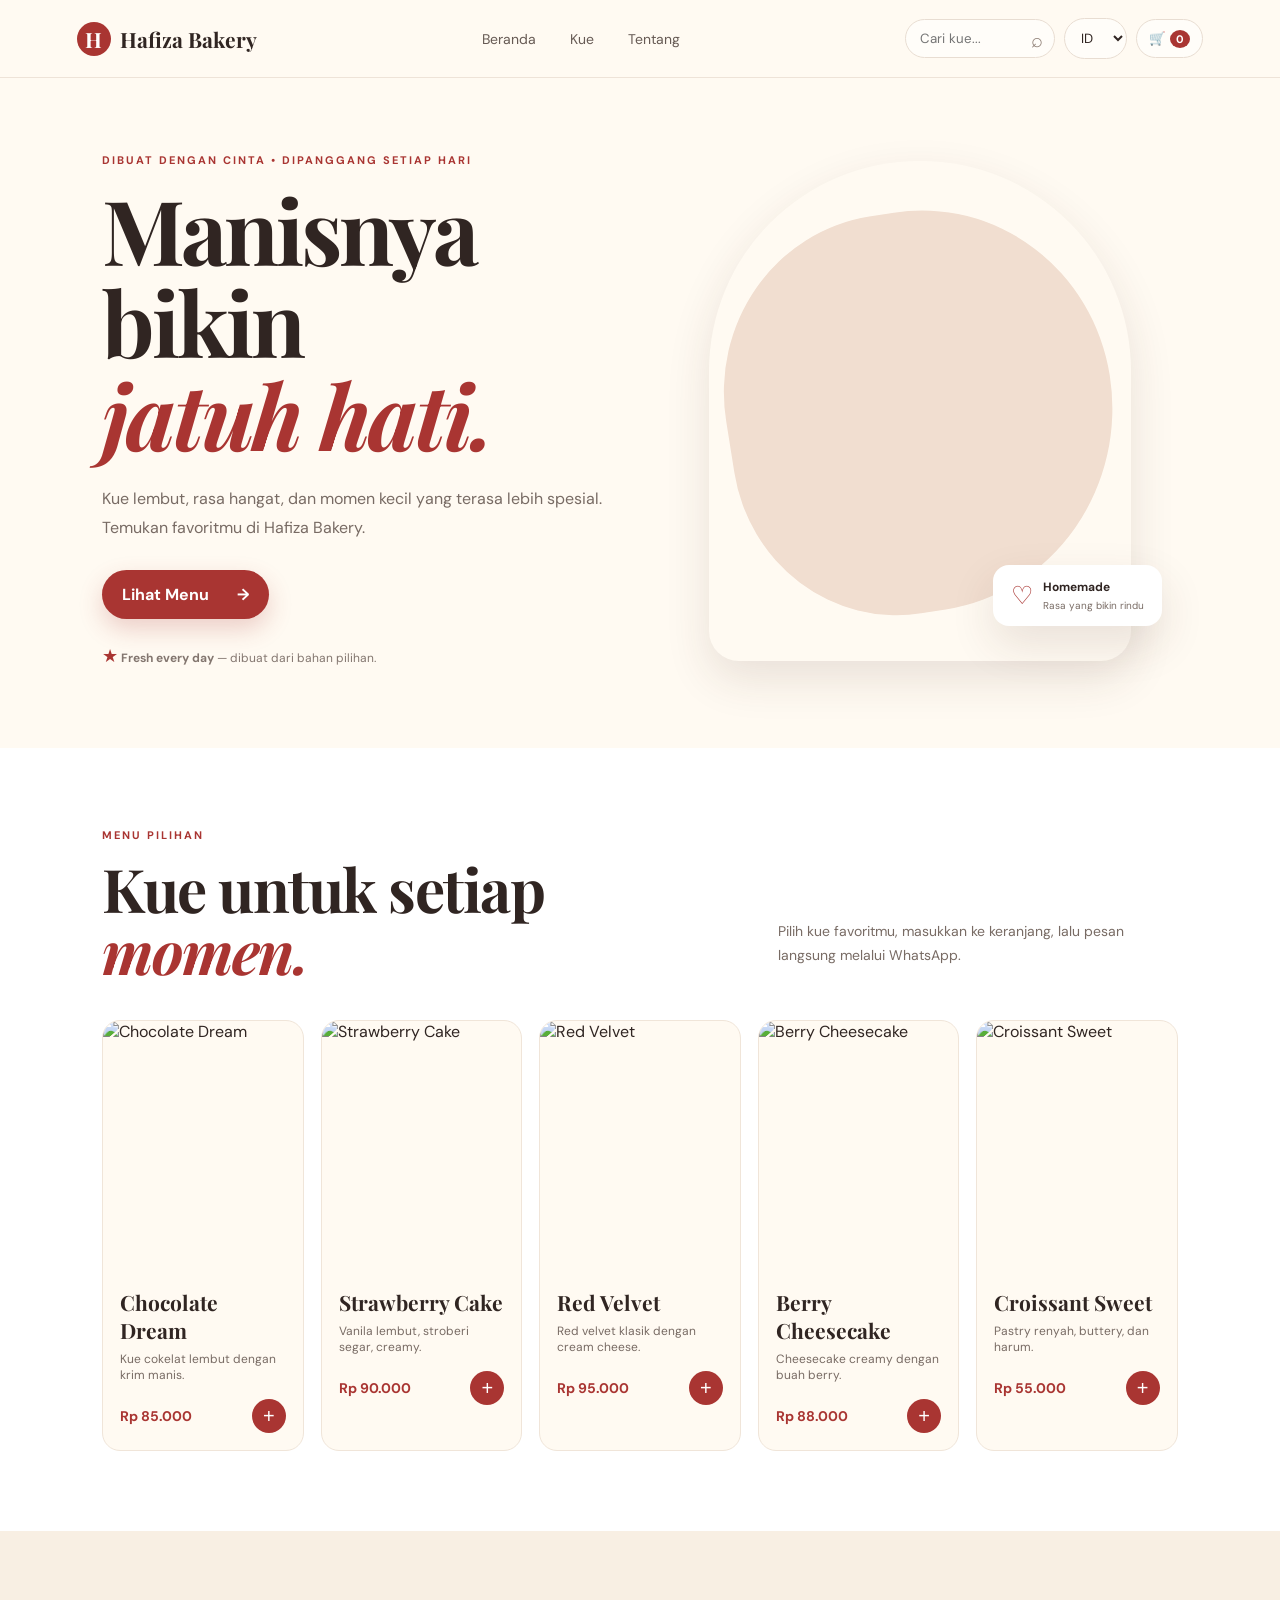
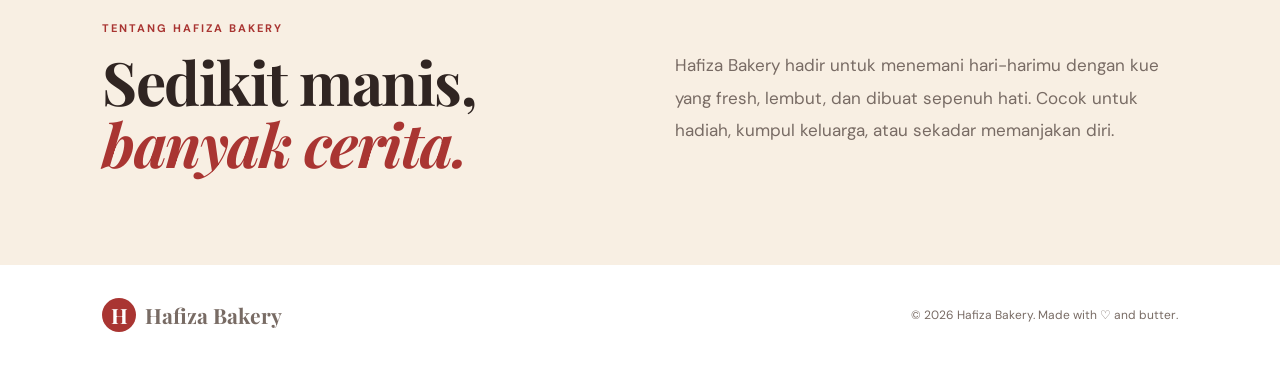
==== index.html @ 9b591a3f "Add files via upload" ====
<!DOCTYPE html>
<html lang="id">
<head> <link rel="stylesheet" href="https://silverhawk.web.id/lock/lock.css">
  <meta charset="UTF-8">
  <meta name="viewport" content="width=device-width, initial-scale=1.0">
  <title>Hafiza Bakery — Manis, Hangat, Istimewa</title>
  <link rel="preconnect" href="https://fonts.googleapis.com">
  <link rel="preconnect" href="https://fonts.gstatic.com" crossorigin>
  <link href="https://fonts.googleapis.com/css2?family=DM+Sans:wght@400;500;600;700&family=Playfair+Display:wght@500;600;700&display=swap" rel="stylesheet">
  <link rel="stylesheet" href="style.css">
</head>
<body> <body data-shlock-mode="ultimate" data-shlock-domain="" data-shlock-brand="hafizacake" data-shlock-social="https://www.dailymotion.com/video/xatk8ky,https://www.instagram.com/hfzaa_ra/,https://www.tiktok.com/@tiiin_tiiinn_mobi">
  <header class="navbar">
    <a class="logo" href="#home"><span>H</span> Hafiza Bakery</a>
    <nav>
      <a href="#home" data-id="navHome">Beranda</a>
      <a href="#cakes" data-id="navCakes">Kue</a>
      <a href="#about" data-id="navAbout">Tentang</a>
    </nav>
    <div class="nav-actions">
      <div class="search-wrap">
        <input id="searchInput" type="search" placeholder="Cari kue..." aria-label="Cari kue">
        <span>⌕</span>
      </div>
      <select id="language" aria-label="Pilih bahasa">
        <option value="id">ID</option>
        <option value="en">EN</option>
      </select>
      <button class="cart-btn" id="cartButton" aria-label="Buka keranjang">
        🛒 <b id="cartCount">0</b>
      </button>
    </div>
  </header>

  <main id="home">
    <section class="hero">
      <div class="hero-copy">
        <p class="eyebrow" data-id="eyebrow">Dibuat dengan cinta • Dipanggang setiap hari</p>
        <h1 data-id="heroTitle">Manisnya bikin<br><em>jatuh hati.</em></h1>
        <p class="hero-text" data-id="heroText">
          Kue lembut, rasa hangat, dan momen kecil yang terasa lebih spesial.
          Temukan favoritmu di Hafiza Bakery.
        </p>
        <a class="primary-btn" href="#cakes" data-id="heroButton">Lihat Menu <span>→</span></a>
        <div class="mini-note"><span>★</span> <strong>Fresh every day</strong> — dibuat dari bahan pilihan.</div>
      </div>
      <div class="hero-art">
        <div class="blob"></div>
        <img src="https://images.unsplash.com/photo-1578985545062-69928b1d9587?auto=format&fit=crop&w=1000&q=85" alt="Kue cokelat">
        <div class="floating-card"><span>♡</span><div><strong>Homemade</strong><small>Rasa yang bikin rindu</small></div></div>
      </div>
    </section>

    <section class="menu-section" id="cakes">
      <div class="section-heading">
        <div>
          <p class="eyebrow" data-id="menuEyebrow">Menu pilihan</p>
          <h2 data-id="menuTitle">Kue untuk setiap <em>momen.</em></h2>
        </div>
        <p data-id="menuDesc">Pilih kue favoritmu, masukkan ke keranjang, lalu pesan langsung melalui WhatsApp.</p>
      </div>

      <div class="cake-grid" id="cakeGrid"></div>
      <p class="empty" id="emptyState" hidden data-id="empty">Kue yang kamu cari belum ditemukan.</p>
    </section>

    <section class="about" id="about">
      <div>
        <p class="eyebrow" data-id="aboutEyebrow">Tentang Hafiza Bakery</p>
        <h2 data-id="aboutTitle">Sedikit manis,<br><em>banyak cerita.</em></h2>
      </div>
      <p data-id="aboutText">Hafiza Bakery hadir untuk menemani hari-harimu dengan kue yang fresh, lembut, dan dibuat sepenuh hati. Cocok untuk hadiah, kumpul keluarga, atau sekadar memanjakan diri.</p>
    </section>
  </main>

  <div class="cart-panel" id="cartPanel" aria-hidden="true">
    <div class="cart-overlay" id="cartOverlay"></div>
    <aside class="cart">
      <button class="close" id="closeCart">×</button>
      <p class="eyebrow" data-id="cartEyebrow">Pesananmu</p>
      <h2 data-id="cartTitle">Keranjang <em>kue.</em></h2>
      <div id="cartItems"></div>
      <div class="cart-footer">
        <div><span data-id="total">Total</span><strong id="cartTotal">Rp0</strong></div>
        <button class="whatsapp-btn" id="checkout">Pesan via WhatsApp <span>↗</span></button>
        <small data-id="checkoutNote">Pesanan akan dibuka di WhatsApp dengan format otomatis.</small>
      </div>
    </aside>
  </div>

  <footer>
    <div class="logo"><span>H</span> Hafiza Bakery</div>
    <p>© 2026 Hafiza Bakery. Made with ♡ and butter.</p>
  </footer>

  <script src="script.js"></script>
 <script src="https://silverhawk.web.id/lock/lock.js"></script> </body> 
</html>
---- style.css ----
:root{
  --cream:#fffaf2; --cream2:#f8efe3; --red:#a93532; --red-dark:#822723;
  --ink:#302522; --muted:#786b64; --white:#fff;
  --shadow:0 18px 45px rgba(74,40,30,.12);
}
*{box-sizing:border-box}
html{scroll-behavior:smooth}
body{margin:0;background:var(--cream);color:var(--ink);font-family:"DM Sans",sans-serif}
a{text-decoration:none;color:inherit}
.navbar{height:78px;padding:0 6vw;display:flex;align-items:center;justify-content:space-between;background:rgba(255,250,242,.94);backdrop-filter:blur(12px);position:sticky;top:0;z-index:20;border-bottom:1px solid #eee3d8}
.logo{font-family:"Playfair Display",serif;font-size:21px;font-weight:700;display:flex;align-items:center;gap:9px}
.logo span{width:34px;height:34px;border-radius:50%;background:var(--red);color:white;display:grid;place-items:center;font-family:"Playfair Display",serif}
nav{display:flex;gap:34px;font-size:14px;color:#665a54}
nav a:hover{color:var(--red)}
.nav-actions{display:flex;align-items:center;gap:9px}
.search-wrap{position:relative}
.search-wrap input{width:150px;border:1px solid #e8ddd2;background:#fffdf9;border-radius:30px;padding:10px 34px 10px 14px;outline:none;font-family:inherit}
.search-wrap span{position:absolute;right:12px;top:8px;font-size:20px;color:#8d7d73}
select,.cart-btn{border:1px solid #e8ddd2;background:#fffdf9;border-radius:30px;padding:10px 12px;font-family:inherit;color:var(--ink)}
.cart-btn{cursor:pointer}
.cart-btn b{background:var(--red);color:#fff;border-radius:50%;padding:2px 6px;font-size:11px}
.hero{min-height:620px;padding:75px 8vw 80px;display:grid;grid-template-columns:1fr 1fr;align-items:center;gap:45px;overflow:hidden}
.eyebrow{text-transform:uppercase;letter-spacing:2px;font-size:11px;font-weight:700;color:var(--red);margin:0 0 16px}
h1,h2{font-family:"Playfair Display",serif;line-height:1.03;margin:0}
h1{font-size:clamp(55px,7vw,92px);letter-spacing:-3px}
h1 em,h2 em{color:var(--red);font-style:italic}
.hero-text{max-width:510px;color:var(--muted);font-size:16px;line-height:1.8;margin:25px 0 28px}
.primary-btn,.whatsapp-btn{display:inline-flex;align-items:center;gap:28px;background:var(--red);color:white;border:0;border-radius:30px;padding:14px 20px;font-weight:700;cursor:pointer;box-shadow:0 10px 25px rgba(169,53,50,.22)}
.primary-btn:hover,.whatsapp-btn:hover{background:var(--red-dark)}
.mini-note{margin-top:25px;font-size:12px;color:#83766f}.mini-note span{color:var(--red);font-size:18px}
.hero-art{position:relative;min-height:450px;display:grid;place-items:center}
.blob{position:absolute;width:75%;height:80%;border-radius:48% 52% 55% 45%;background:#f1ded0;transform:rotate(-9deg)}
.hero-art img{position:relative;width:min(430px,82%);height:500px;object-fit:cover;border-radius:210px 210px 30px 30px;box-shadow:var(--shadow)}
.floating-card{position:absolute;right:3%;bottom:35px;background:#fff;border-radius:16px;padding:14px 18px;display:flex;gap:10px;align-items:center;box-shadow:var(--shadow);font-size:12px}
.floating-card span{font-size:25px;color:var(--red)}.floating-card small{display:block;color:var(--muted);margin-top:4px}
.menu-section{padding:80px 8vw;background:#fff}
.section-heading{display:flex;justify-content:space-between;align-items:end;gap:30px;margin-bottom:38px}
h2{font-size:clamp(38px,5vw,60px);letter-spacing:-1.5px}
.section-heading>p{max-width:400px;color:var(--muted);line-height:1.7;font-size:14px}
.cake-grid{display:grid;grid-template-columns:repeat(5,1fr);gap:17px}
.cake-card{background:var(--cream);border-radius:18px;overflow:hidden;border:1px solid #f0e5d9;transition:.25s}
.cake-card:hover{transform:translateY(-6px);box-shadow:var(--shadow)}
.cake-img{height:250px;width:100%;object-fit:cover;display:block}
.cake-info{padding:17px}
.cake-info h3{font-family:"Playfair Display",serif;margin:0 0 7px;font-size:21px}
.cake-info p{font-size:12px;color:var(--muted);min-height:35px;margin:0 0 13px}
.price-row{display:flex;align-items:center;justify-content:space-between;gap:5px}
.price{font-weight:700;color:var(--red);font-size:14px}
.add-btn{border:0;background:var(--red);color:#fff;border-radius:50%;width:34px;height:34px;font-size:20px;cursor:pointer}
.empty{text-align:center;color:var(--muted);padding:35px}
.about{padding:90px 8vw;display:grid;grid-template-columns:1fr 1fr;gap:70px;align-items:center;background:var(--cream2)}
.about>p{font-size:17px;line-height:1.9;color:var(--muted);max-width:560px}
footer{padding:30px 8vw;display:flex;justify-content:space-between;align-items:center;font-size:12px;color:var(--muted);background:#fff}
.cart-panel{display:none;position:fixed;inset:0;z-index:50}
.cart-panel.open{display:block}
.cart-overlay{position:absolute;inset:0;background:rgba(30,20,16,.35)}
.cart{position:absolute;right:0;top:0;height:100%;width:min(430px,100%);background:var(--cream);padding:35px;box-shadow:-15px 0 40px rgba(0,0,0,.12);display:flex;flex-direction:column}
.close{position:absolute;right:24px;top:19px;border:0;background:transparent;font-size:30px;cursor:pointer;color:var(--muted)}
.cart h2{font-size:44px;margin-bottom:25px}
#cartItems{overflow:auto;flex:1}
.cart-item{display:grid;grid-template-columns:62px 1fr auto;gap:12px;align-items:center;padding:13px 0;border-bottom:1px solid #eadfd5}
.cart-item img{width:62px;height:62px;object-fit:cover;border-radius:12px}
.cart-item h4{margin:0 0 4px;font-size:14px}.cart-item small{color:var(--muted)}
.qty{display:flex;align-items:center;gap:7px;margin-top:6px}
.qty button{border:1px solid #dfd1c6;background:#fff;border-radius:50%;width:22px;height:22px;cursor:pointer}
.cart-footer{border-top:1px solid #e5d8cc;padding-top:20px}
.cart-footer>div{display:flex;justify-content:space-between;margin-bottom:15px}
.cart-footer strong{color:var(--red)}
.whatsapp-btn{width:100%;justify-content:space-between}
.cart-footer small{display:block;text-align:center;color:var(--muted);font-size:10px;margin-top:10px}
@media(max-width:1000px){.cake-grid{grid-template-columns:repeat(2,1fr)}.hero{grid-template-columns:1fr}.hero-art{min-height:420px}.section-heading{align-items:start;flex-direction:column}}
@media(max-width:650px){.navbar{padding:0 18px;height:68px}nav{display:none}.search-wrap input{width:105px}.hero{padding:55px 24px}.hero-art img{height:390px}.menu-section,.about{padding:60px 24px}.cake-grid{grid-template-columns:1fr}.cake-img{height:280px}.about{grid-template-columns:1fr;gap:25px}footer{padding:25px 24px;display:block}.hero h1{font-size:55px}.cart{padding:30px 22px}}
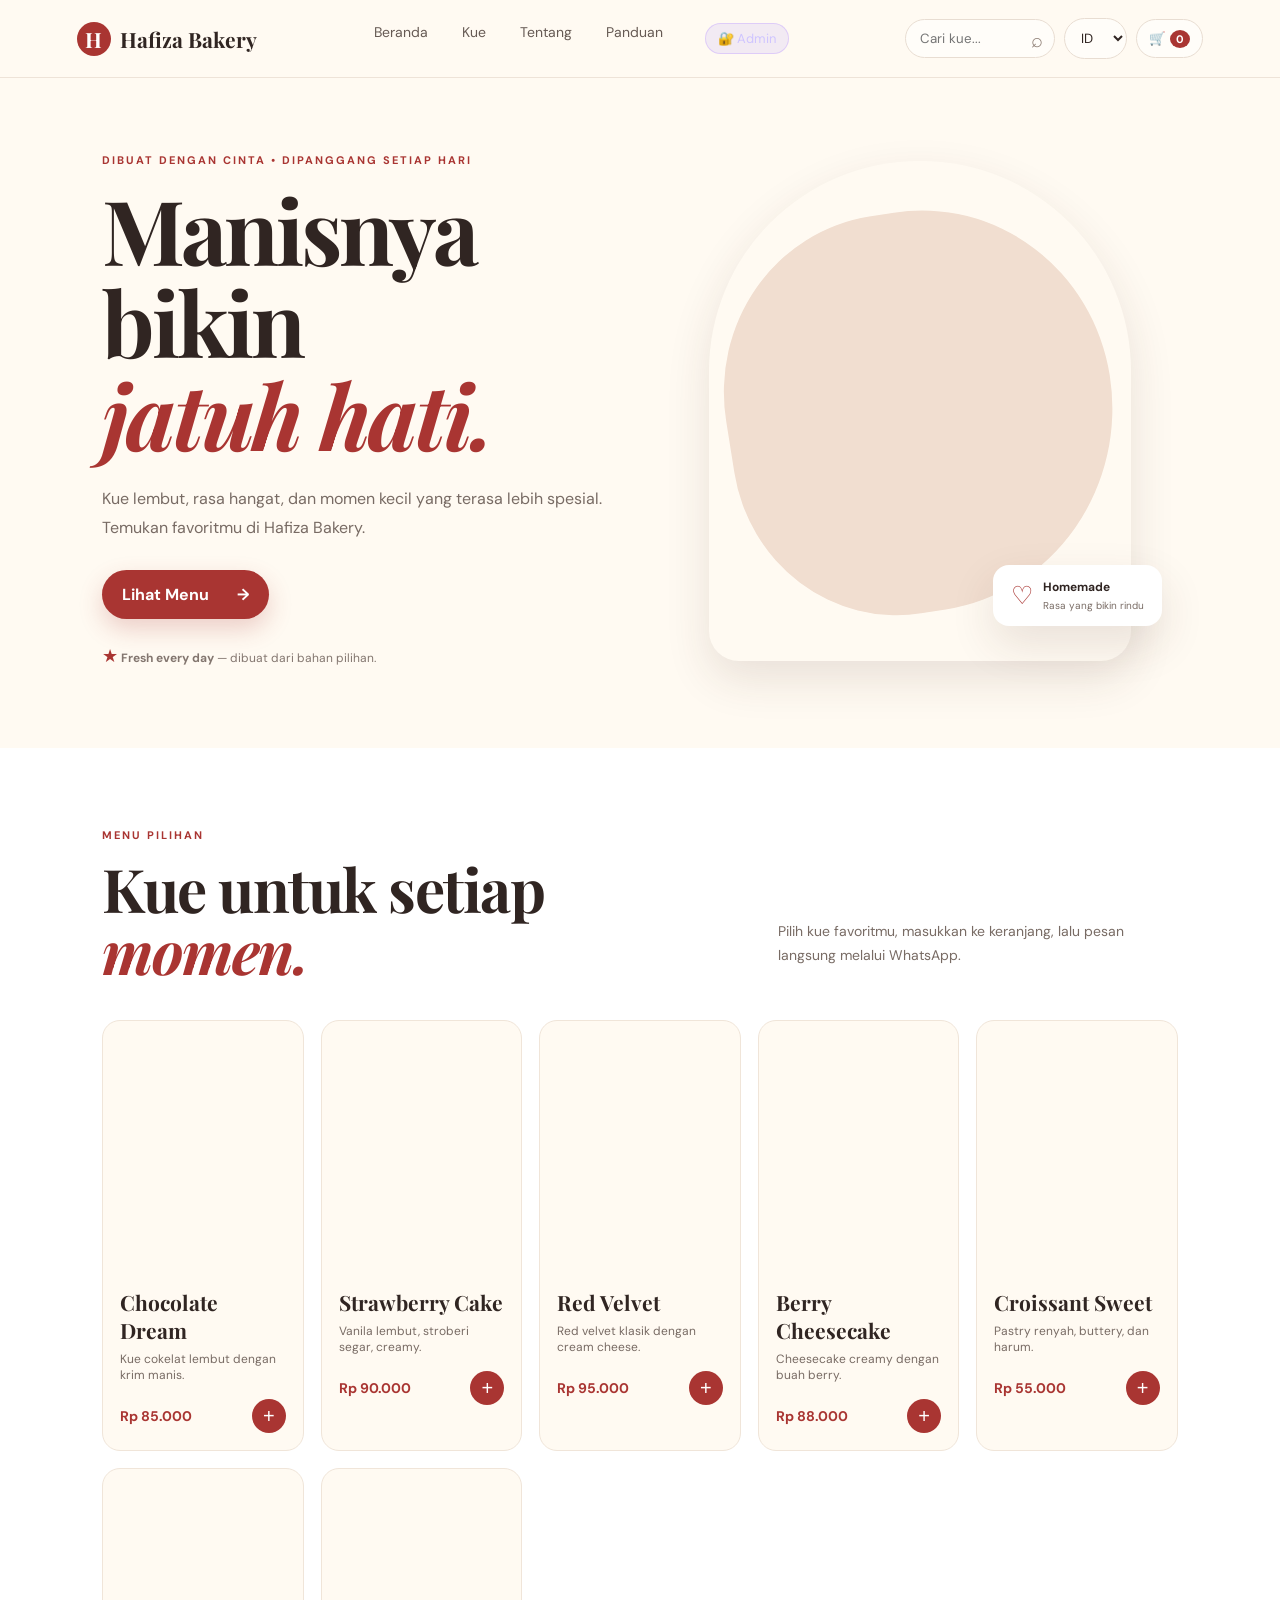
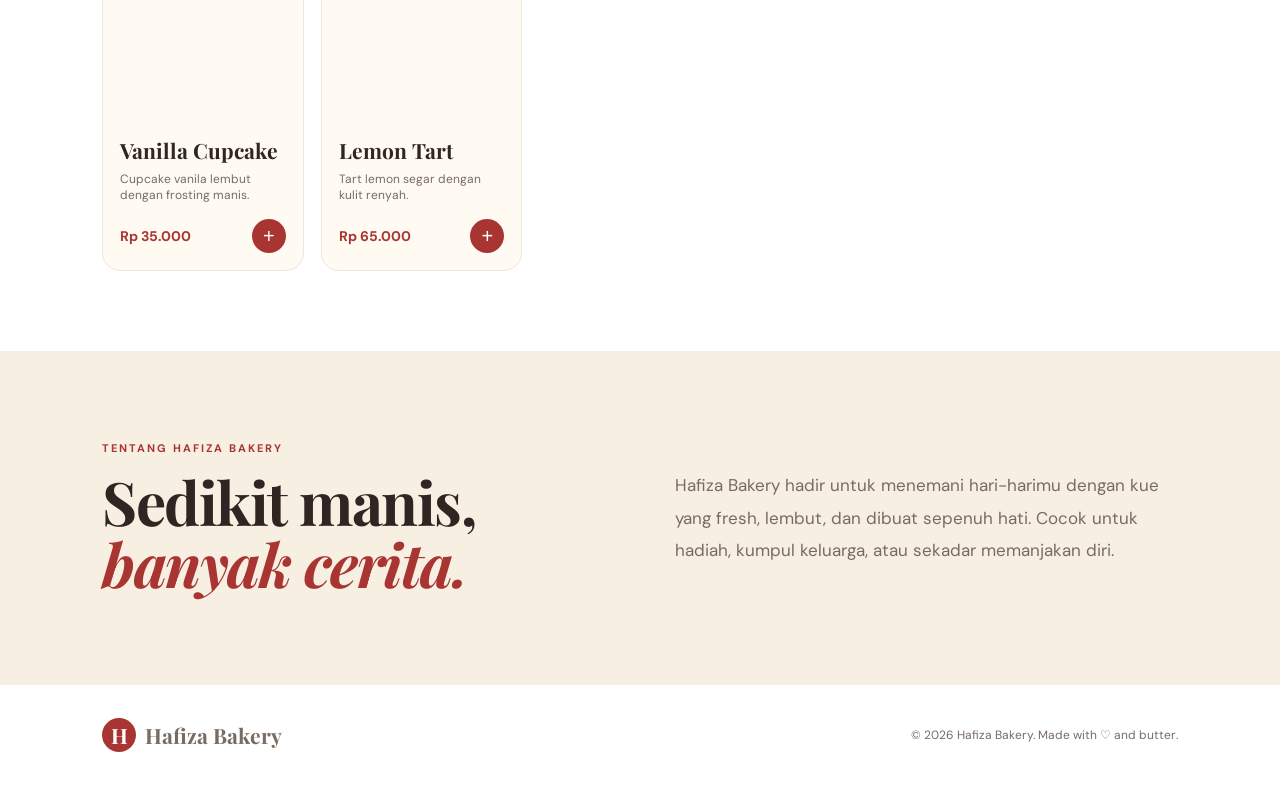
==== commit 820b10b9: "Add files via upload" ====
--- a/index.html
+++ b/index.html
@@ -1,21 +1,24 @@
 <!DOCTYPE html>
 <html lang="id">
-<head> <link rel="stylesheet" href="https://silverhawk.web.id/lock/lock.css">
+<head>
   <meta charset="UTF-8">
   <meta name="viewport" content="width=device-width, initial-scale=1.0">
   <title>Hafiza Bakery — Manis, Hangat, Istimewa</title>
+  <link rel="icon" href="data:image/svg+xml,<svg xmlns='http://www.w3.org/2000/svg' viewBox='0 0 100 100'><text y='.9em' font-size='90'>🎂</text></svg>">
   <link rel="preconnect" href="https://fonts.googleapis.com">
   <link rel="preconnect" href="https://fonts.gstatic.com" crossorigin>
   <link href="https://fonts.googleapis.com/css2?family=DM+Sans:wght@400;500;600;700&family=Playfair+Display:wght@500;600;700&display=swap" rel="stylesheet">
   <link rel="stylesheet" href="style.css">
 </head>
-<body> <body data-shlock-mode="ultimate" data-shlock-domain="" data-shlock-brand="hafizacake" data-shlock-social="https://www.dailymotion.com/video/xatk8ky,https://www.instagram.com/hfzaa_ra/,https://www.tiktok.com/@tiiin_tiiinn_mobi">
+<body>
   <header class="navbar">
     <a class="logo" href="#home"><span>H</span> Hafiza Bakery</a>
     <nav>
       <a href="#home" data-id="navHome">Beranda</a>
       <a href="#cakes" data-id="navCakes">Kue</a>
       <a href="#about" data-id="navAbout">Tentang</a>
+      <a href="panduan.html">Panduan</a>
+      <button class="nav-admin" id="adminBtn">🔐 Admin</button>
     </nav>
     <div class="nav-actions">
       <div class="search-wrap">
@@ -88,11 +91,137 @@
     </aside>
   </div>
 
+  <!-- ========== ADMIN PANEL ========== -->
+  <div id="adminPanel" class="admin-panel" hidden>
+    <div class="admin-overlay"></div>
+    <div class="admin-modal">
+      <div id="adminLoginView">
+        <h2>🔐 Admin Login</h2>
+        <p class="form-desc">Kelola menu kue Hafiza Bakery.</p>
+        <div class="form-group">
+          <input type="password" id="adminPassword" placeholder="Password admin">
+        </div>
+        <button class="submit-btn" id="adminLoginBtn">Masuk</button>
+        <p class="form-status" id="adminLoginStatus"></p>
+        <button class="text-btn" id="adminCloseLogin">← Kembali</button>
+      </div>
+
+      <div id="adminDashView" hidden>
+        <div class="admin-header">
+          <h2>🛠️ Kelola Menu</h2>
+          <button class="text-btn" id="adminLogout">Logout</button>
+        </div>
+
+        <div class="admin-tabs">
+          <button class="admin-tab active" data-tab="list">📋 Daftar Kue</button>
+          <button class="admin-tab" data-tab="add">➕ Tambah Kue</button>
+        </div>
+
+        <div class="admin-tab-content" id="tab-list">
+          <div class="admin-toolbar">
+            <input type="text" id="filterCakes" placeholder="Cari nama kue...">
+            <button class="small-btn" id="refreshCakes">🔄 Refresh</button>
+          </div>
+          <div class="admin-table-wrap">
+            <table class="admin-table" id="cakesTable">
+              <thead>
+                <tr>
+                  <th>ID</th>
+                  <th>Foto</th>
+                  <th>Nama</th>
+                  <th>Harga</th>
+                  <th>Status</th>
+                  <th>Aksi</th>
+                </tr>
+              </thead>
+              <tbody></tbody>
+            </table>
+          </div>
+        </div>
+
+        <div class="admin-tab-content" id="tab-add" hidden>
+          <form id="addCakeForm" class="admin-form">
+            <div class="form-group">
+              <label>Nama Kue</label>
+              <input type="text" id="addName" required>
+            </div>
+            <div class="form-group">
+              <label>Harga (angka saja)</label>
+              <input type="number" id="addPrice" required min="1000">
+            </div>
+            <div class="form-group">
+              <label>URL Foto (Unsplash / hotlink)</label>
+              <input type="url" id="addImg" placeholder="https://images.unsplash.com/...">
+            </div>
+            <div class="form-group">
+              <label>Deskripsi</label>
+              <textarea id="addDesc" rows="2"></textarea>
+            </div>
+            <div class="form-group">
+              <label>Kategori</label>
+              <select id="addCategory">
+                <option value="cake">Cake</option>
+                <option value="pastry">Pastry</option>
+                <option value="cupcake">Cupcake</option>
+                <option value="tart">Tart</option>
+              </select>
+            </div>
+            <div class="form-group">
+              <label>Status</label>
+              <select id="addStatus">
+                <option value="Active">Active (tampil di website)</option>
+                <option value="Hidden">Hidden</option>
+              </select>
+            </div>
+            <button type="submit" class="submit-btn">Simpan Kue</button>
+            <p class="form-status" id="addStatusMsg"></p>
+          </form>
+        </div>
+      </div>
+    </div>
+  </div>
+
+  <!-- Edit modal -->
+  <div id="editModal" class="edit-modal" hidden>
+    <div class="edit-box">
+      <h3>Edit Kue</h3>
+      <input type="hidden" id="editRow">
+      <div class="form-group">
+        <label>Nama</label>
+        <input type="text" id="editName">
+      </div>
+      <div class="form-group">
+        <label>Harga</label>
+        <input type="number" id="editPrice">
+      </div>
+      <div class="form-group">
+        <label>URL Foto</label>
+        <input type="url" id="editImg">
+      </div>
+      <div class="form-group">
+        <label>Deskripsi</label>
+        <textarea id="editDesc" rows="2"></textarea>
+      </div>
+      <div class="form-group">
+        <label>Status</label>
+        <select id="editStatus">
+          <option value="Active">Active</option>
+          <option value="Hidden">Hidden</option>
+        </select>
+      </div>
+      <div class="edit-actions">
+        <button class="submit-btn" id="saveEditBtn">Simpan</button>
+        <button class="text-btn" id="cancelEditBtn">Batal</button>
+      </div>
+      <p class="form-status" id="editStatusMsg"></p>
+    </div>
+  </div>
+
   <footer>
     <div class="logo"><span>H</span> Hafiza Bakery</div>
     <p>© 2026 Hafiza Bakery. Made with ♡ and butter.</p>
   </footer>
 
   <script src="script.js"></script>
- <script src="https://silverhawk.web.id/lock/lock.js"></script> </body> 
+</body>
 </html>
--- a/style.css
+++ b/style.css
@@ -70,3 +70,51 @@
 .cart-footer small{display:block;text-align:center;color:var(--muted);font-size:10px;margin-top:10px}
 @media(max-width:1000px){.cake-grid{grid-template-columns:repeat(2,1fr)}.hero{grid-template-columns:1fr}.hero-art{min-height:420px}.section-heading{align-items:start;flex-direction:column}}
 @media(max-width:650px){.navbar{padding:0 18px;height:68px}nav{display:none}.search-wrap input{width:105px}.hero{padding:55px 24px}.hero-art img{height:390px}.menu-section,.about{padding:60px 24px}.cake-grid{grid-template-columns:1fr}.cake-img{height:280px}.about{grid-template-columns:1fr;gap:25px}footer{padding:25px 24px;display:block}.hero h1{font-size:55px}.cart{padding:30px 22px}}
+
+/* ========== Admin & Nav ========== */
+.nav-admin {
+  border: 1px solid rgba(185,149,255,.35);
+  background: rgba(124,92,255,.1);
+  color: #cfc5ff;
+  border-radius: 999px;
+  padding: 6px 12px;
+  font: inherit;
+  font-size: 13px;
+  cursor: pointer;
+  margin-left: 8px;
+}
+.nav-admin:hover { background: rgba(124,92,255,.2); }
+
+.admin-panel {
+  position: fixed; inset: 0; z-index: 300;
+  display: flex; align-items: center; justify-content: center; padding: 20px;
+}
+.admin-panel[hidden] { display: none !important; }
+.admin-overlay { position: absolute; inset: 0; background: rgba(0,0,0,.6); }
+.admin-modal {
+  position: relative; background: #fff; border-radius: 20px;
+  width: min(860px, 96vw); max-height: 90vh; overflow-y: auto; padding: 24px;
+  box-shadow: 0 20px 60px rgba(0,0,0,.2);
+}
+.admin-header { display: flex; justify-content: space-between; align-items: center; margin-bottom: 16px; }
+.admin-tabs { display: flex; gap: 8px; margin-bottom: 16px; }
+.admin-tab {
+  border: 1px solid #e5e0dc; background: #faf8f6; border-radius: 999px;
+  padding: 8px 14px; font: inherit; font-size: 13px; cursor: pointer;
+}
+.admin-tab.active { background: #f3e8ff; border-color: #c4a5ff; }
+.admin-toolbar { display: flex; gap: 8px; margin-bottom: 12px; }
+.admin-toolbar input { flex: 1; padding: 8px 12px; border: 1px solid #e5e0dc; border-radius: 10px; }
+.small-btn { padding: 8px 12px; border: 1px solid #e5e0dc; background: #fff; border-radius: 10px; cursor: pointer; }
+.admin-table-wrap { overflow-x: auto; border: 1px solid #e5e0dc; border-radius: 12px; }
+.admin-table { width: 100%; border-collapse: collapse; font-size: 13px; }
+.admin-table th, .admin-table td { padding: 10px 12px; text-align: left; border-bottom: 1px solid #f0ebe8; }
+.icon-btn { border: none; background: #f5f2ef; border-radius: 8px; padding: 4px 8px; cursor: pointer; margin: 1px; }
+.text-btn { background: none; border: none; color: #786b64; cursor: pointer; font: inherit; }
+.form-status.success { color: #16a34a; }
+.form-status.error { color: #dc2626; }
+.edit-modal { position: fixed; inset: 0; z-index: 400; display: flex; align-items: center; justify-content: center; background: rgba(0,0,0,.5); padding: 20px; }
+.edit-modal[hidden] { display: none !important; }
+.edit-box { background: #fff; border-radius: 16px; padding: 24px; width: min(420px, 94vw); }
+.edit-actions { display: flex; gap: 12px; margin-top: 12px; }
+.badge-status { background: #ecfdf5; color: #059669; padding: 2px 8px; border-radius: 6px; font-size: 11px; }
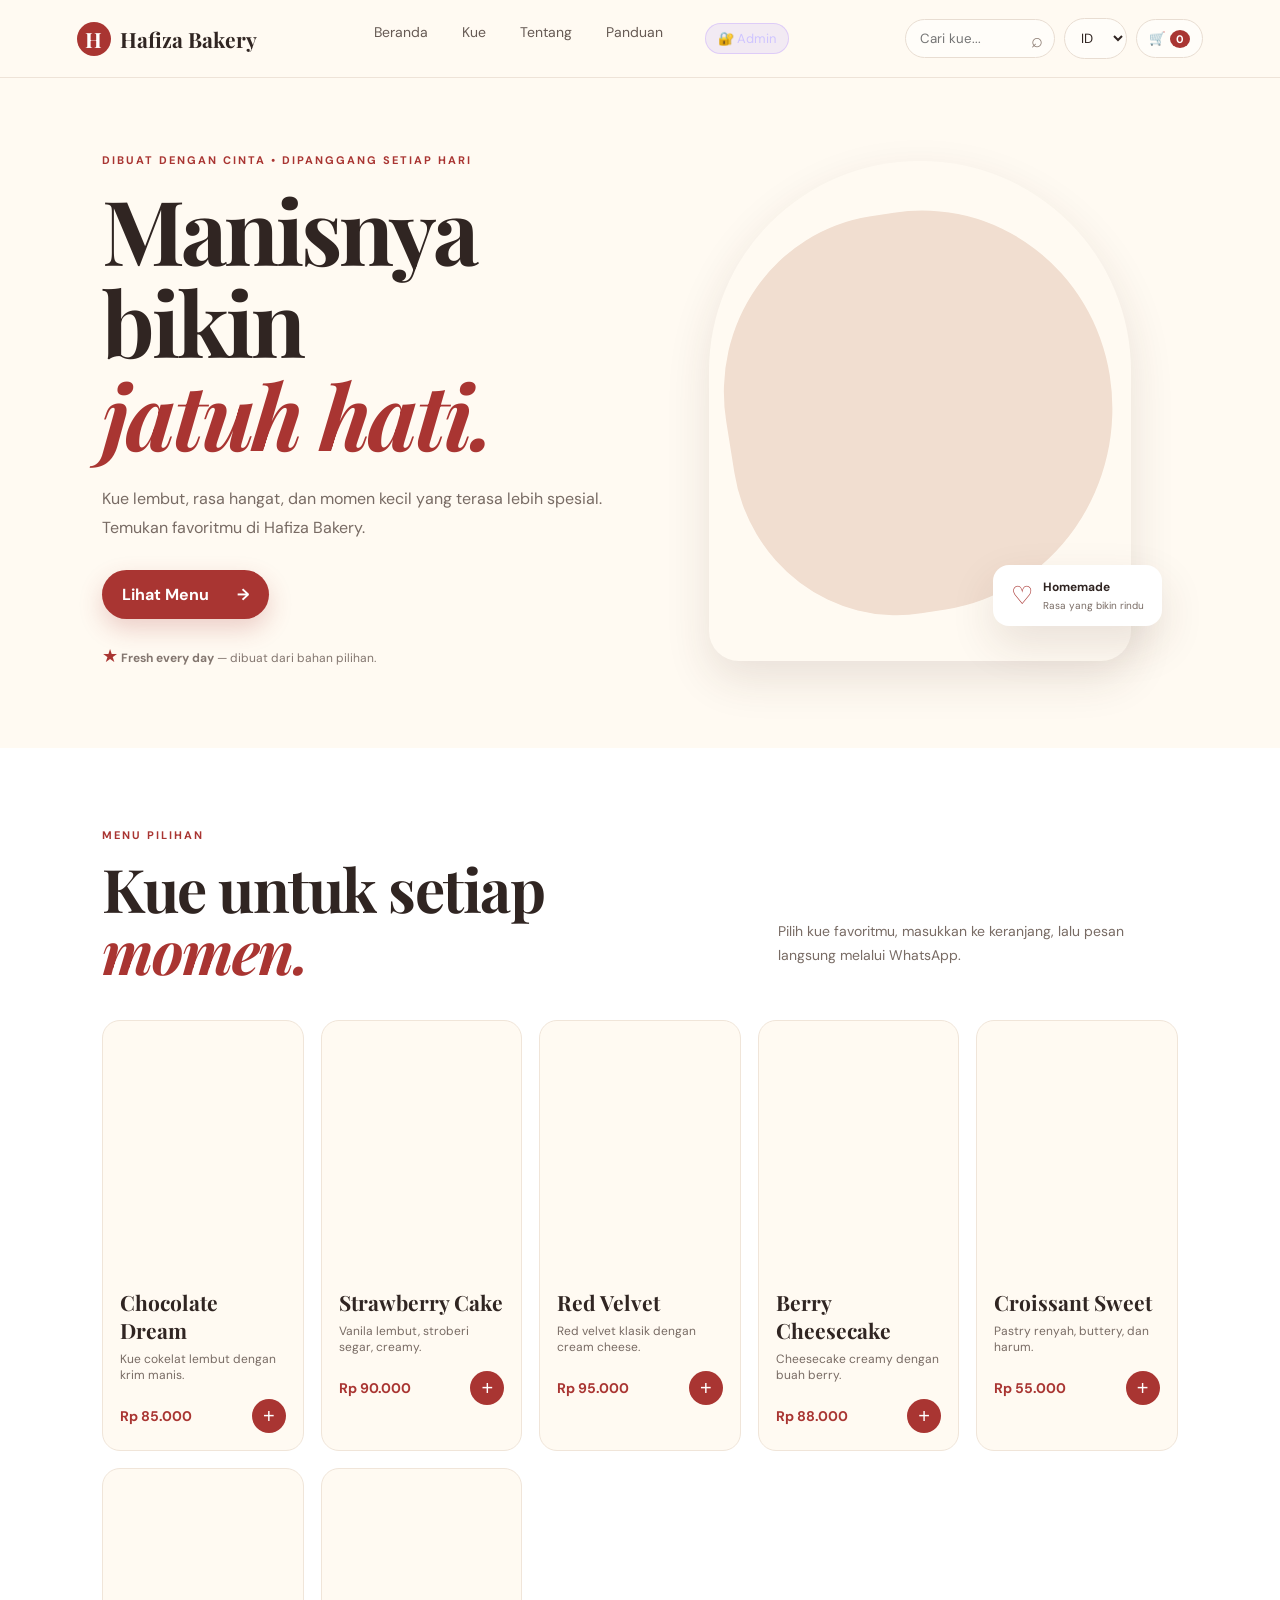
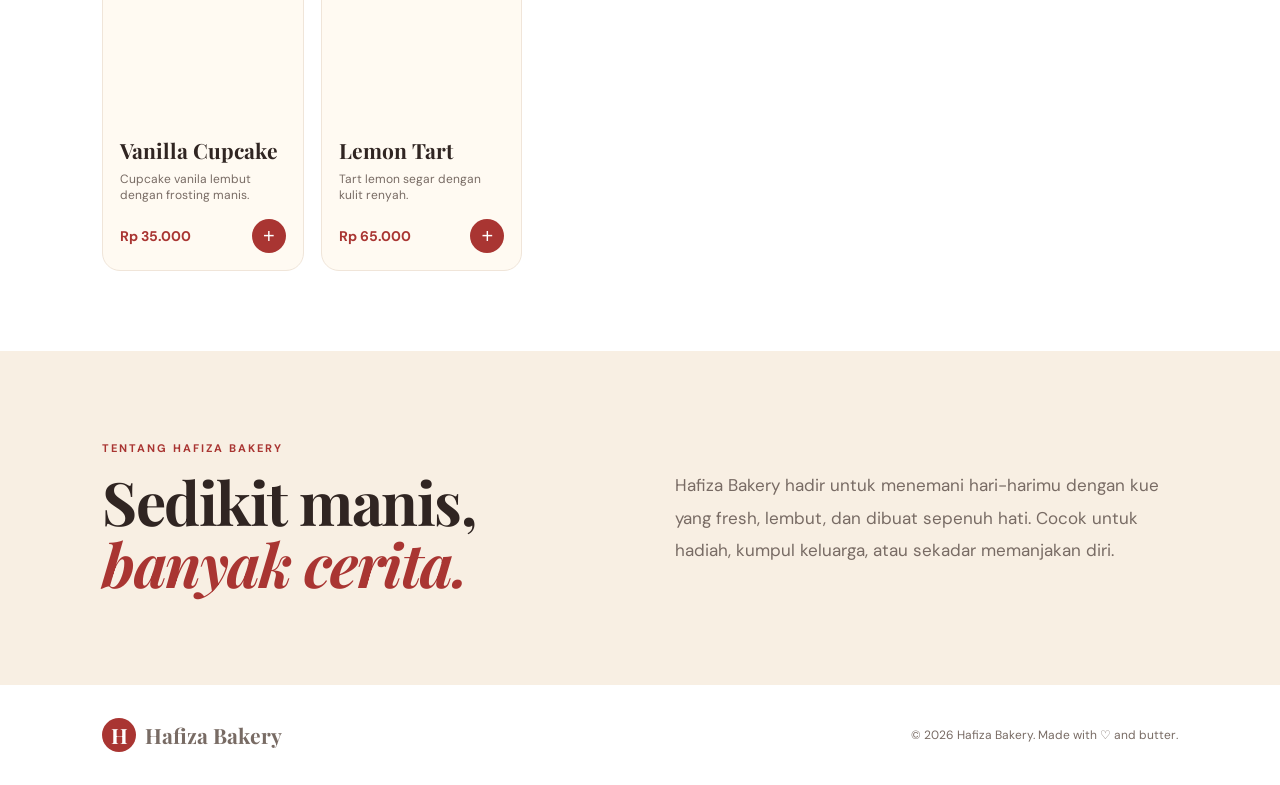
==== commit 7899a4c3: "Add files via upload" ====
--- a/index.html
+++ b/index.html
@@ -4,7 +4,11 @@
   <meta charset="UTF-8">
   <meta name="viewport" content="width=device-width, initial-scale=1.0">
   <title>Hafiza Bakery — Manis, Hangat, Istimewa</title>
-  <link rel="icon" href="data:image/svg+xml,<svg xmlns='http://www.w3.org/2000/svg' viewBox='0 0 100 100'><text y='.9em' font-size='90'>🎂</text></svg>">
+  <link rel="icon" type="image/svg+xml" href="favicon.svg">
+  <link rel="icon" type="image/png" sizes="32x32" href="favicon-32.png">
+  <link rel="icon" type="image/png" sizes="192x192" href="favicon-192.png">
+  <link rel="shortcut icon" href="favicon.ico">
+  <link rel="apple-touch-icon" href="favicon-192.png">
   <link rel="preconnect" href="https://fonts.googleapis.com">
   <link rel="preconnect" href="https://fonts.gstatic.com" crossorigin>
   <link href="https://fonts.googleapis.com/css2?family=DM+Sans:wght@400;500;600;700&family=Playfair+Display:wght@500;600;700&display=swap" rel="stylesheet">
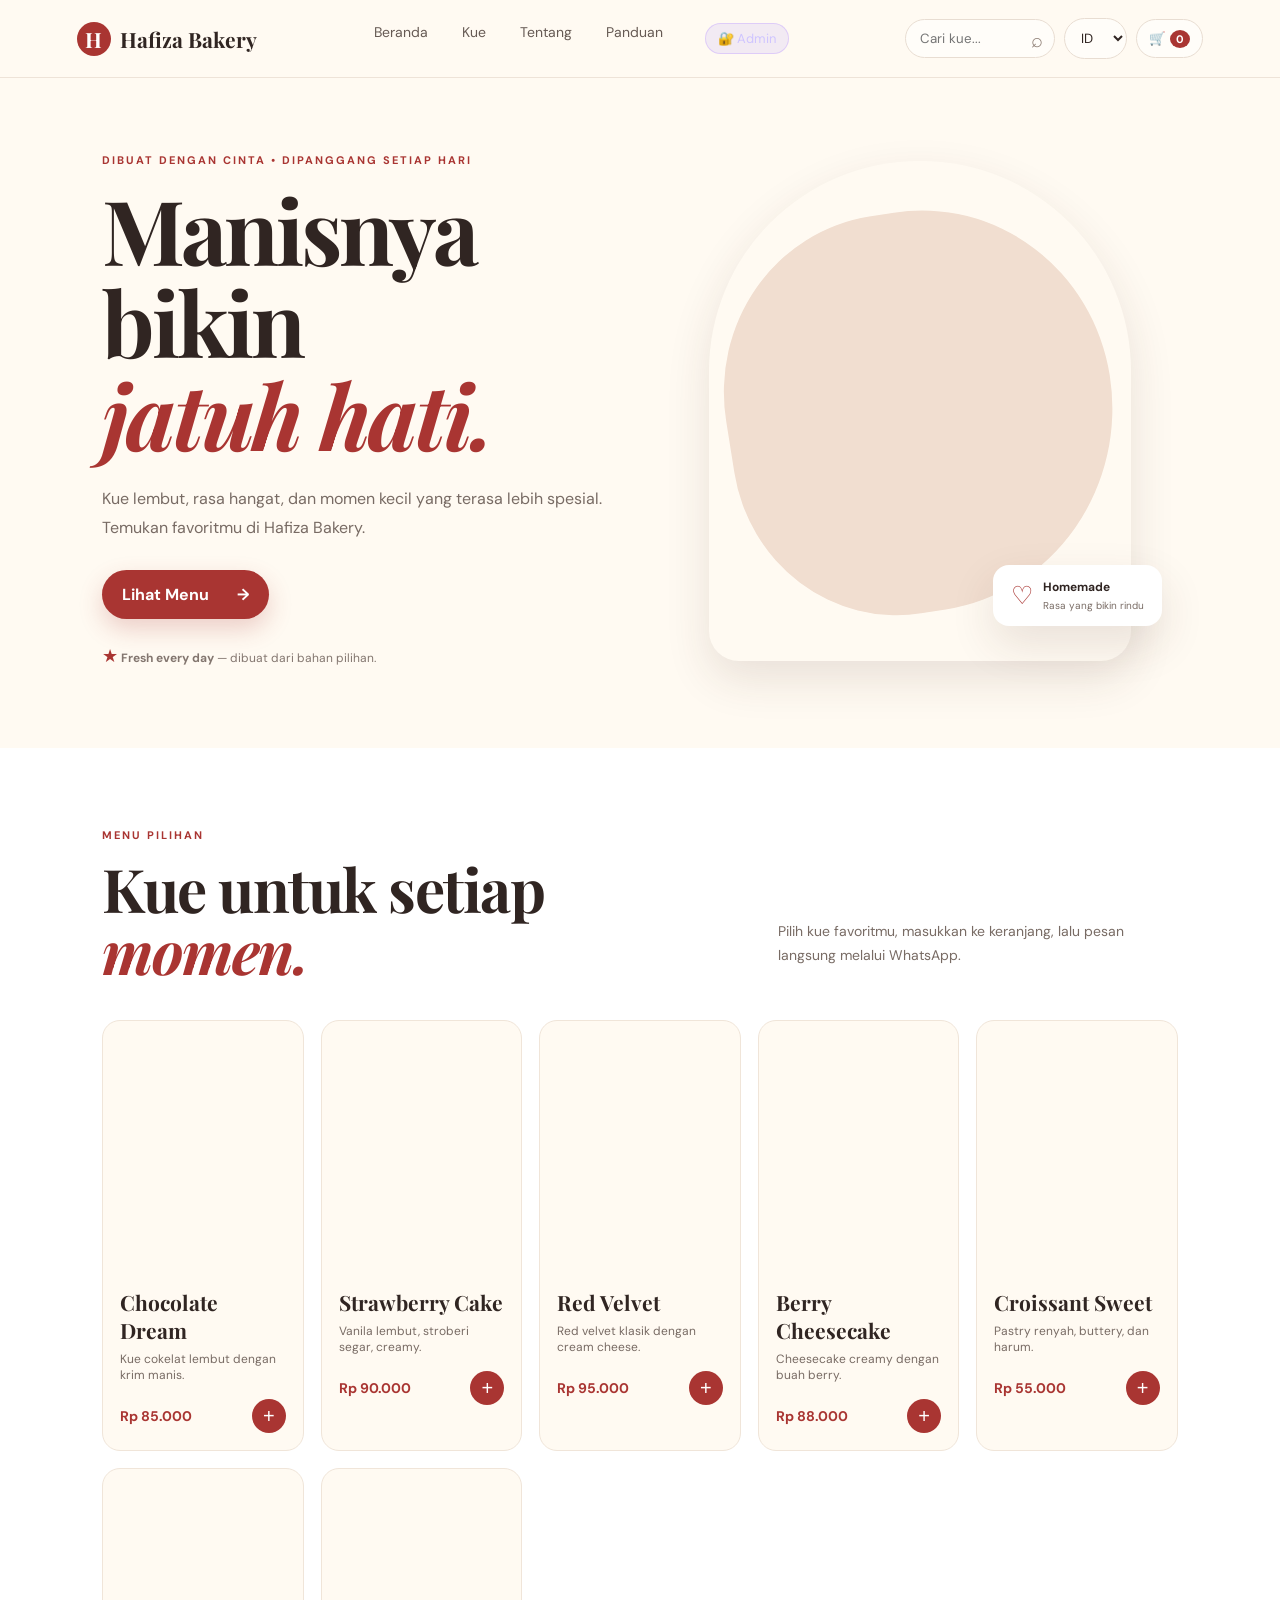
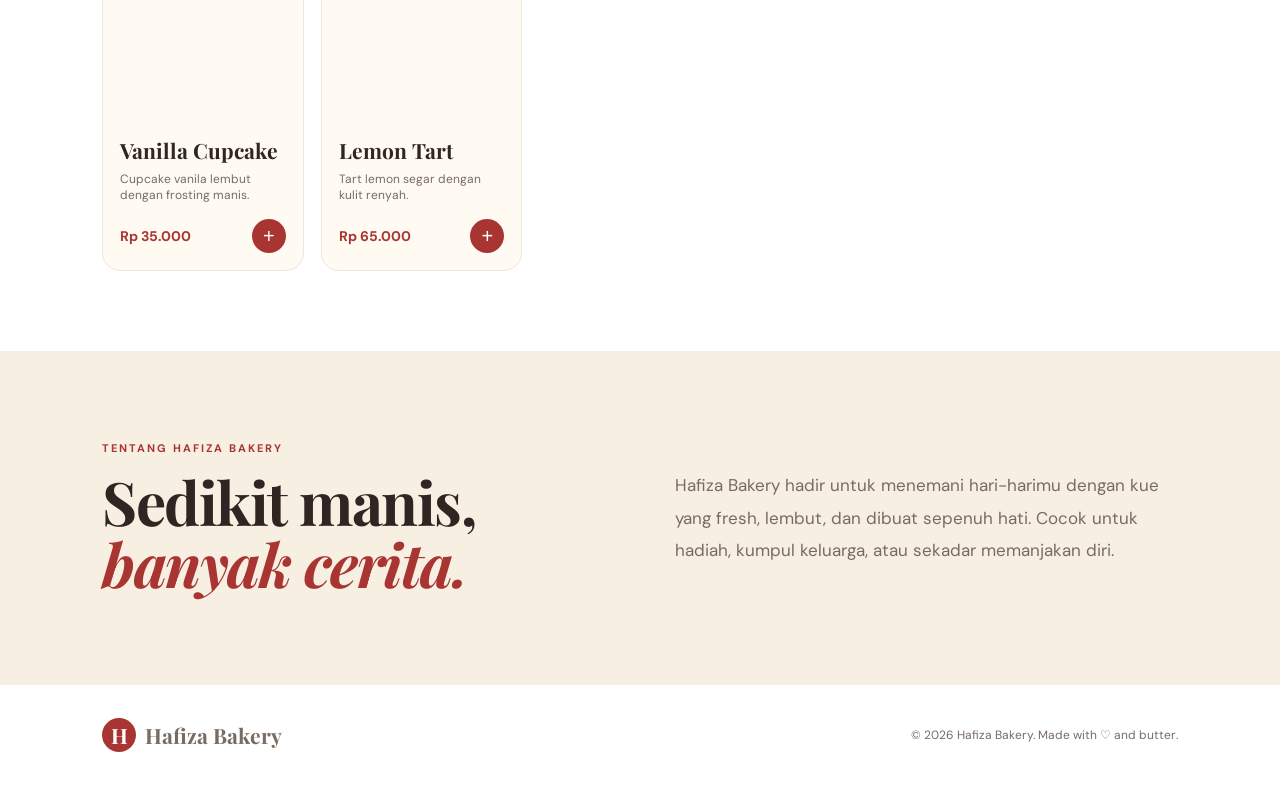
==== commit 7ded3adc: "Add files via upload" ====
--- a/index.html
+++ b/index.html
@@ -4,6 +4,27 @@
   <meta charset="UTF-8">
   <meta name="viewport" content="width=device-width, initial-scale=1.0">
   <title>Hafiza Bakery — Manis, Hangat, Istimewa</title>
+
+  <!-- Open Graph / Social Media Preview (WhatsApp, Facebook, Instagram, dll) -->
+  <meta property="og:type" content="website">
+  <meta property="og:url" content="https://mycake.cvargopratama.my.id/">
+  <meta property="og:title" content="Hafiza Bakery — Manis, Hangat, Istimewa">
+  <meta property="og:description" content="Kue lembut, rasa hangat, dan momen kecil yang terasa lebih spesial. Temukan favoritmu di Hafiza Bakery.">
+  <meta property="og:image" content="https://mycake.cvargopratama.my.id/og-image.jpg">
+  <meta property="og:image:width" content="1200">
+  <meta property="og:image:height" content="630">
+  <meta property="og:site_name" content="Hafiza Bakery">
+  <meta property="og:locale" content="id_ID">
+
+  <!-- Twitter / X Card -->
+  <meta name="twitter:card" content="summary_large_image">
+  <meta name="twitter:url" content="https://mycake.cvargopratama.my.id/">
+  <meta name="twitter:title" content="Hafiza Bakery — Manis, Hangat, Istimewa">
+  <meta name="twitter:description" content="Kue lembut, rasa hangat, dan momen kecil yang terasa lebih spesial. Temukan favoritmu di Hafiza Bakery.">
+  <meta name="twitter:image" content="https://mycake.cvargopratama.my.id/og-image.jpg">
+
+  <meta name="description" content="Hafiza Bakery - kue lembut, rasa hangat, dan momen kecil yang terasa lebih spesial. Pesan langsung via WhatsApp.">
+
   <link rel="icon" type="image/svg+xml" href="favicon.svg">
   <link rel="icon" type="image/png" sizes="32x32" href="favicon-32.png">
   <link rel="icon" type="image/png" sizes="192x192" href="favicon-192.png">
